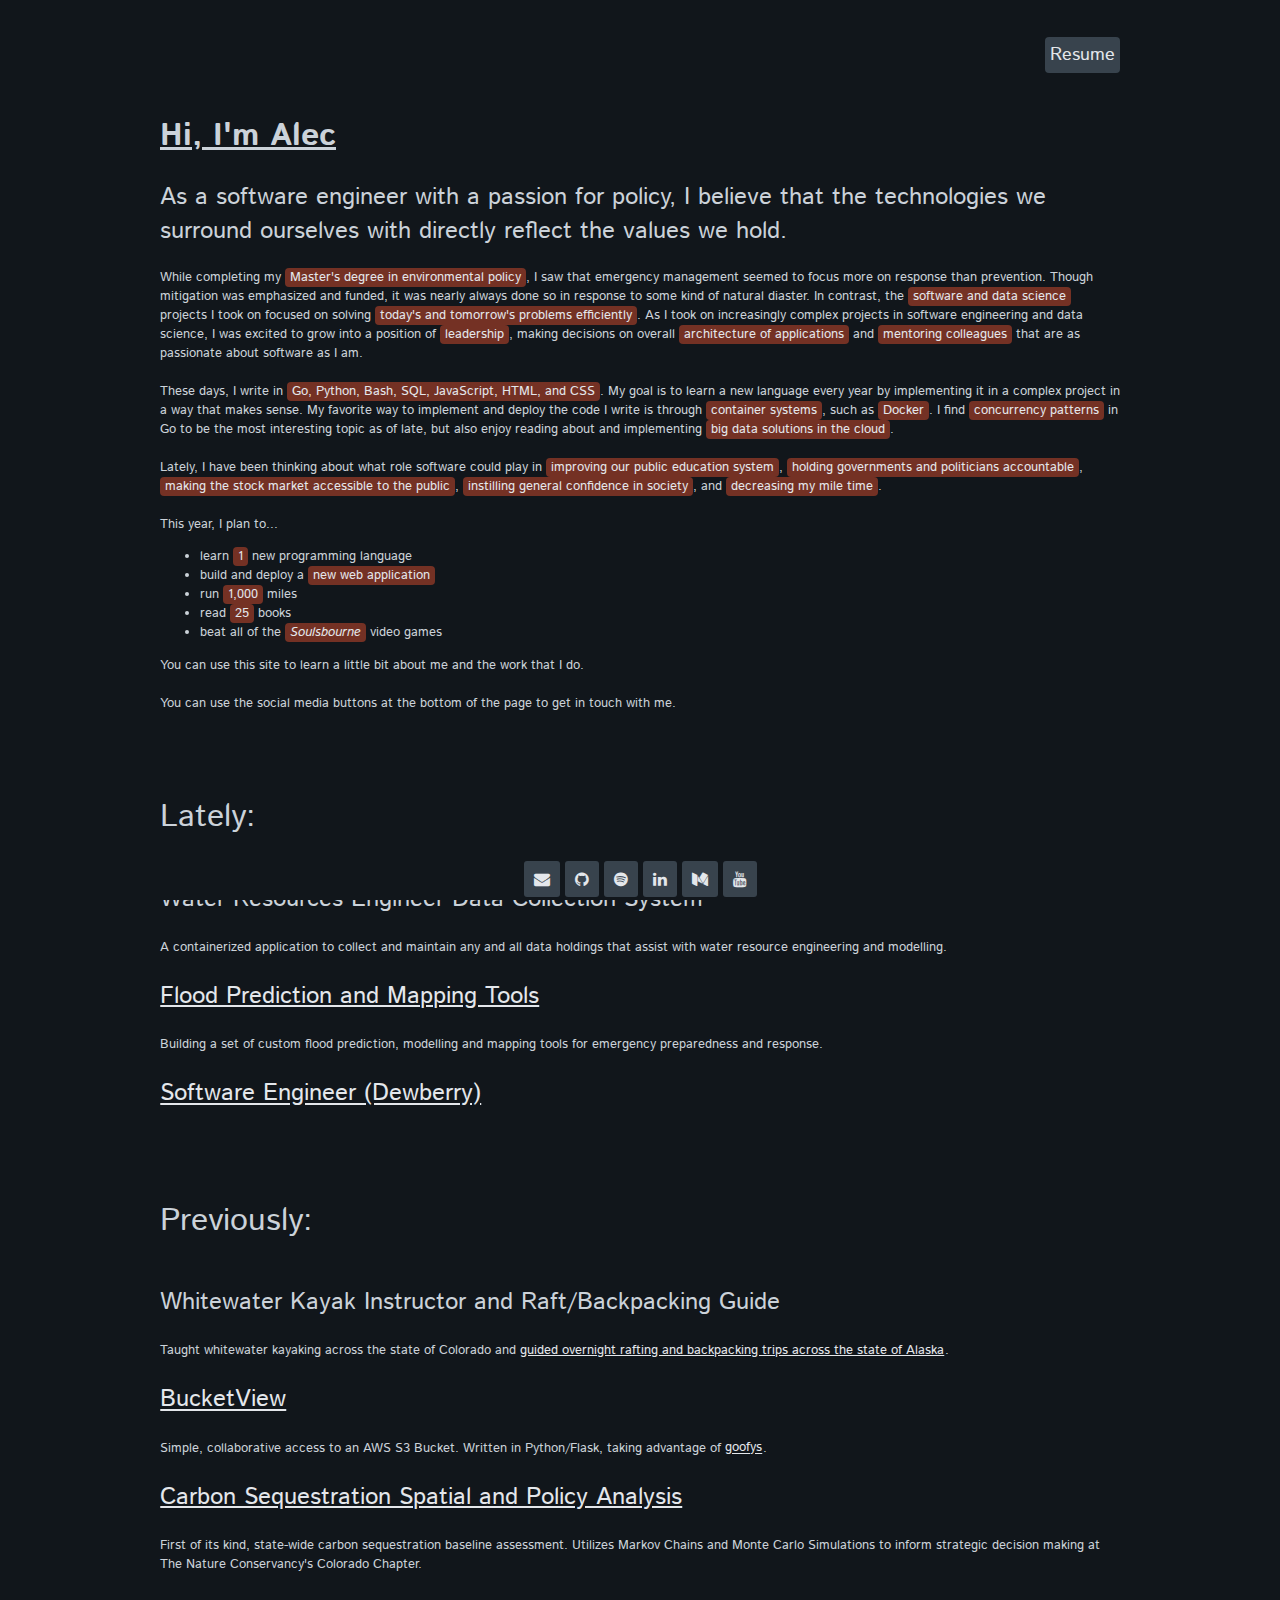
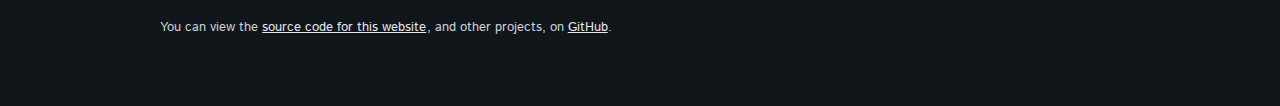
==== index.html @ 470d5dbe "reconfigure for pages" ====
<!DOCTYPE html>
<html lang="en">

<head>
    <meta charset="UTF-8">
    <title>alecbrazeau.com</title>
    <meta name="viewport" content="width=device-width, initial-scale=1">
    <link rel="icon" href="favicon.ico">
    <link href='https://fonts.googleapis.com/css?family=Allerta' rel='stylesheet'>
    <link href='https://fonts.googleapis.com/css?family=Istok Web' rel='stylesheet'>
    <link rel="stylesheet" href="https://cdnjs.cloudflare.com/ajax/libs/font-awesome/4.7.0/css/font-awesome.min.css">
    <link rel="stylesheet" href="index.css">
    <style>
    </style>
</head>

<body>

    <div class="pagewidth" id="width">
        <div class="navigation">
            <div class="btn-group">
                <br />
                <span><a class="nav" href="Alec_Brazeau_Resume.pdf">Resume</a></span>
            </div>
        </div>

        <br />

        <div class="header">
            <h1><b><u>Hi, I'm Alec</u></b></h1>
            <h1 id="print"></h1>

            <!-- <h2>I like elegant solutions to complex problems.</h2> -->

            <!-- <h2>As a software engineer with a passion for policy, I believe that the
                most prevalent technologies of our day should further the values of our culture.</h2> -->
            <h2>As a software engineer with a passion for policy, I believe that the
                technologies we surround ourselves with directly reflect the values we hold.</h2>
        </div>

        <h5>While completing my
            <span class="highlight">Master's degree in environmental policy</span>,
            I saw that emergency management seemed to focus more on response than prevention. Though mitigation was
            emphasized and funded, it was nearly always done so in response to some kind of natural diaster. In
            contrast, the <span class="highlight">software and data science</span> projects I took on focused on solving
            <span class="highlight">today's and tomorrow's problems efficiently</span>. As I took on increasingly
            complex projects in software engineering and data science, I was excited to grow into a position of
            <span class="highlight">leadership</span>, making decisions on
            overall <span class="highlight">architecture of applications</span>
            and <span class="highlight">mentoring colleagues</span> that are as passionate about software as I am.

            <br />
            <br />

            These days, I write in <span class="highlight">Go, Python, Bash, SQL, JavaScript, HTML, and CSS</span>.
            My
            goal is to learn a new language every year by implementing it in a complex project in a way that makes
            sense. My favorite way to implement and deploy the code I write is through
            <span class="highlight">container systems</span>, such as <span class="highlight">Docker</span>. I find
            <span class="highlight">concurrency patterns</span> in Go to be the most interesting topic as of late,
            but also enjoy reading about and implementing
            <span class="highlight">big data solutions in the cloud</span>.

            <br />
            <br />

            Lately, I have been thinking about what role software could play in <span class="highlight">improving
                our public education system</span>,
            <span class="highlight">holding governments and politicians accountable</span>, <span
                class="highlight">making the stock market accessible to the public</span>,
            <span class="highlight">instilling general confidence in society</span>, and <span
                class="highlight">decreasing my mile time</span>.

            <br />
            <br />

            This year, I plan to...
            <ul>
                <li>learn <span class="highlight">1</span> new programming language</li>
                <li>build and deploy a <span class="highlight">new web application</span></li>
                <li>run <span class="highlight">1,000</span> miles</li>
                <li>read <span class="highlight">25</span> books</li>
                <li>beat all of the <span class="highlight"><i>Soulsbourne</i></span> video games</li>
            </ul>

            You can use this site to learn a little bit about me and the work that I do.

            <br />
            <br />

            You can use the social media buttons at the bottom of the page to get in touch with me.
        </h5>

    </div>

    <div class="pagewidth">

        <!-- CURRENT -->
        <div class="aboutmesection">
            <div class="largetext">
                <h1>Lately: </h1>
            </div>
            <div class="description">
                <h2>Water Resources Engineer Data Collection System</h2>
                <h5>A containerized application to collect and maintain any and all data holdings that assist with water
                    resource engineering and modelling.</h5>

                <h2><span><a class="ex"
                            href="https://medium.com/resilience-solutions-tech-blog/mapping-the-edenville-dam-break-how-open-source-tools-combined-with-open-data-can-be-used-for-4b448a0276bd">
                            Flood Prediction and Mapping Tools</a></span>
                </h2>
                <h5>Building a set of custom flood prediction, modelling and mapping tools for emergency preparedness
                    and response.</h5>

                <h2><span><a class="ex" href="https://www.dewberry.com/">Software Engineer (Dewberry)</a></span></h2>
            </div>
        </div>


        <!-- PAST -->
        <div class="aboutmesection">
            <div class="largetext">
                <h1><br />Previously: </h1>
            </div>
            <div class="description">
                <h2><br /><br />Whitewater Kayak Instructor and Raft/Backpacking Guide</h2>
                <h5>Taught whitewater kayaking across the state of Colorado and <a class="ex" ,
                        href="https://www.alaskaalpineadventures.com/">guided overnight rafting and backpacking
                        trips across the state of Alaska</a>.</h5>
                <h2><span><a class="ex" href="https://github.com/albrazeau/BucketView">BucketView</a></span></h2>
                <h5>Simple, collaborative access to an AWS S3 Bucket. Written in Python/Flask, taking advantage of
                    <a class="ex" href="https://github.com/kahing/goofys">goofys</a>.
                </h5>
                <h2><span><a class="ex"
                            href="https://medium.com/resilience-solutions-tech-blog/mapping-the-edenville-dam-break-how-open-source-tools-combined-with-open-data-can-be-used-for-4b448a0276bd">
                            Carbon Sequestration Spatial and Policy Analysis</a></span></h2>
                <h5>First of its kind, state-wide carbon sequestration baseline assessment. Utilizes Markov Chains and
                    Monte Carlo Simulations to inform strategic decision making at The Nature Conservancy's Colorado
                    Chapter.</h5>
            </div>
        </div>

        <!-- GITHUB LINK -->
        <div class="aboutmesection">
            <h5>You can view the <a class="ex" href="https://github.com/albrazeau/alecbrazeau" target="_blank"
                    rel="noopener noreferrer">source code for this website</a>, and other projects, on <a class="ex"
                    href="https://github.com/albrazeau" target="_blank" rel="noopener noreferrer">GitHub</a>.</h5>
            <br><br>
        </div>

    </div>
    </div>

    <div class="row footer">
        <div class="footer-social-icons">
            <a class="social-icon" target="_blank" rel="noopener noreferrer" href="mailto:alec.g.brazeau@gmail.com">
                <i id="icon" class="fa fa-envelope"></i>
            </a>
            <a class="social-icon" target="_blank" rel="noopener noreferrer" href="https://github.com/albrazeau">
                <i id="icon" class="fa fa-github"></i>
            </a>
            <a class="social-icon" target="_blank" rel="noopener noreferrer" href="//open.spotify.com/user/1245916696">
                <i id="icon" class="fa fa-spotify"></i>
            </a>
            <a class="social-icon" target="_blank" rel="noopener noreferrer"
                href="https://www.linkedin.com/in/alecbrazeau/">
                <i id="icon" class="fa fa-linkedin"></i>
            </a>
            <a class="social-icon" target="_blank" rel="noopener noreferrer" href="https://medium.com/@abrazeau">
                <i id="icon" class="fa fa-medium"></i>
            </a>
            <a class="social-icon" target="_blank" rel="noopener noreferrer"
                href="https://www.youtube.com/watch?v=dQw4w9WgXcQ">
                <i id="icon" class="fa fa-youtube"></i>
            </a>
        </div>
    </div>

</body>
---- index.css ----
html, body {
  scroll-behavior: smooth;
  background-color: #11161b;
  max-width: 100%;
  overflow-x: hidden;
  margin: 0%; /* This gets rid of a small line that appears on the left hand side of the screen, like everything has slight padding */
  justify-content: center;
  margin: auto;
  width: 1500px;
  font-family: "Istok Web";
  color: #CBD2D9
}

h2 {
font-size: 180%; 
font-style: normal; 
font-variant: normal; 
font-weight: 300; 
}


h1 {
font-size: 310%; 
font-style: normal; 
font-variant: normal; 
font-weight: normal; 
background-color: transparent;
}

h5 {
font-size: 110%; 
font-weight: 400; 
}

p {
font-size: 100%; 
}

u {
  background-color: transparent;
}

.navigation { /* container where site navigation buttons sit */
  padding-top: 0%;
  padding-bottom: 0%;
  font-size: 42;
  text-align: right;
  position: relative;
}

a.nav:link, a.nav:hover, a.nav:active, a.nav:visited {
  background-color: #38434d;
  border-radius: 4px;
  color: #E4E7EB;
  text-decoration: none;
  cursor: pointer; /* Pointer/hand icon */
  font-size: 110%; 
  margin: 50px;
  padding: 5px;
}

a.nav:hover, a.nav:active {
  background: #743124;
  border-radius: 4px;
  color: #CBD2D9;
  padding: 5px;
}

.highlight {
  background: #743124;
  border-radius: 4px;
  color: #E4E7EB;
  text-decoration: none;
  padding-left: 5px;
  padding-right: 5px;
}

a.hl:link, a.hl:hover, a.hl:active, a.hl:visited {
  background: #b0deff;
  border-radius: 4px;
  color: black;
  text-decoration: none;
  padding: .25px;
}

a.hl:hover, a.hl:active {
  background: #8acfff;
  border-radius: 4px;
  color: black;
  text-decoration: underline;
  padding: .25px;
}

a.ex:link, a.ex:hover, a.ex:active, a.ex:visited {
  background: none;
  border-radius: 4px;
  color: #E4E7EB;
  text-decoration: underline;
  padding: .25px;
}

a.ex:hover, a.ex:active {
  background: #7c60bd;
  border-radius: 4px;
  color: black;
  text-decoration: underline;
  padding: .25px;
}

.btn-group button {
  background-color: transparent; /* Transparent background */
  border: transparent; /* Transparent border */
  color: #CBD2D9;
  padding: 10px 50px; /* Some padding */
  cursor: pointer; /* Pointer/hand icon */
  float: center; /* Float the buttons side by side */
  font-size: 18px; 
}

/* Add underline on hover */
.btn-group button:hover {
  text-decoration: underline;
}

/* width of content box remains the same, even when zoomed in or out (note that the text still spreads out as the page grows) */
.pagewidth, #width {
  margin: auto;
  width: 75%;
  padding: 1.5%;
}

.header {
  width: 100%;
  float: left;
  background-color: transparent;
  position: relative;
  display: inline-block;
}

/*What I'm Doing, What I've Done, What I've Learned Section*/
.aboutmesection {
  width: 100%;
  float: left;
  background-color: transparent;
  position: relative;
}

.largetext {
  width:39%;
  position: relative;
  float: left;
}

/*About me description section (text blocks next to what I'm doing/ done/ learned etc.*/
.description {
  width:61%;
  position: relative;
  float: right;
}

.text {
  display: block;
  color: #fff;
  font-size: 1.2em;
  text-align: center;
  padding: 1.9em 0 0 1.2em;
  position: relative;
  background: transparent !important;
}

/* MOBILE */

@media only screen and (max-width: 1330px) {

  html, body {
    scroll-behavior: smooth;
    max-width: 100%;
    overflow-x: hidden;
    margin: 0%; /* This gets rid of a small line that appears on the left hand side of the screen, like everything has slight padding */
    margin: auto;
  }

  /* width of content box remains the same, even when zoomed in or out (note that the text still spreads out as the page grows) */
  .pagewidth, #width {
    margin: auto;
    width: 75%;
    padding: 1.5%;
  }


  h2 {
    font-size: revert;
  }


  h1 {
    font-size: revert;
  }

  h5 {
    font-size: revert;
  }

  a.nav:link, a.nav:hover, a.nav:active, a.nav:visited {
    margin: 0; 
  }

 .description {
    width: 100%; 
    position: relative;
    float: right;
  }
  
  h2 br {
    display: none;
  }

}

/* FOOTER */

.row.footer {
  flex-grow: 1;
  flex-basis: fit-content;
  background: #11161b;
  display: flex;
  flex-direction: row;
  align-items: center;
  justify-content: center;
  width: 100%;
  position: fixed;
  bottom: 0;
  left: 0;
}

.footer-social-icons {
  width: fit-content;
  padding-top: 3px;
  padding-bottom: 3px;
  display: flex;
  flex-direction: row;
  justify-content: space-between;
}

.social-icon {
  color: #E4E7EB;
  margin-left: 2.5px;
  margin-right: 2.5px;
  background-color: #38434d;
  padding: 0px;
  border-radius: 3px;
}

#icon {
  padding-top: 10px;
  padding-bottom: 10px;
  padding-right: 10px;
  padding-left: 10px;
  border-radius: 3px;
}

.social-icons a {
  color: #E4E7EB;
  text-decoration: none;
}

.fa-instagram:hover {
  color: #fff;
  vertical-align: middle;
  background-color: #d6249f;
  background: radial-gradient(circle at 30% 107%,
      #fdf497 0%,
      #fdf497 5%,
      #fd5949 45%,
      #d6249f 60%,
      #285aeb 90%);
}

.fa-twitter:hover {
  background-color: #00aced;
}

.fa-youtube:hover {
  color: #e92323;
  background-color: #11161b;
}

.fa-github:hover {
  color: #803fe2;
  background-color: #11161b;
}

.fa-apple:hover {
  background-color: #7d7d7d;
}

.fa-stack-overflow:hover {
  background-color: #ff9900;
}

.ai-google-scholar-square:hover {
  background-color: #4285f4;
}

.fa-soundcloud:hover {
  color: #fff;
  vertical-align: middle;
  background-color: #d6249f;
  background: linear-gradient(#ff7700, #ff3801);
}

.fa-envelope:hover {
  color: rgb(206, 92, 26);
  background-color: #11161b;
}

.fa-spotify:hover {
  color: #18d359;
  background-color: #11161b;
}

.fa-reddit:hover {
  background-color: #ff5700;
}

.fa-medium:hover {
  color: #00ab6c;
  background-color: #11161b;
}

.fa-meetup:hover {
  background-color: #ed1c40;
}

.fa-telegram:hover {
  background-color: #0088cc;
}
.fa-linkedin:hover {
  color: #0e8ccf;
  background-color: #11161b;
}
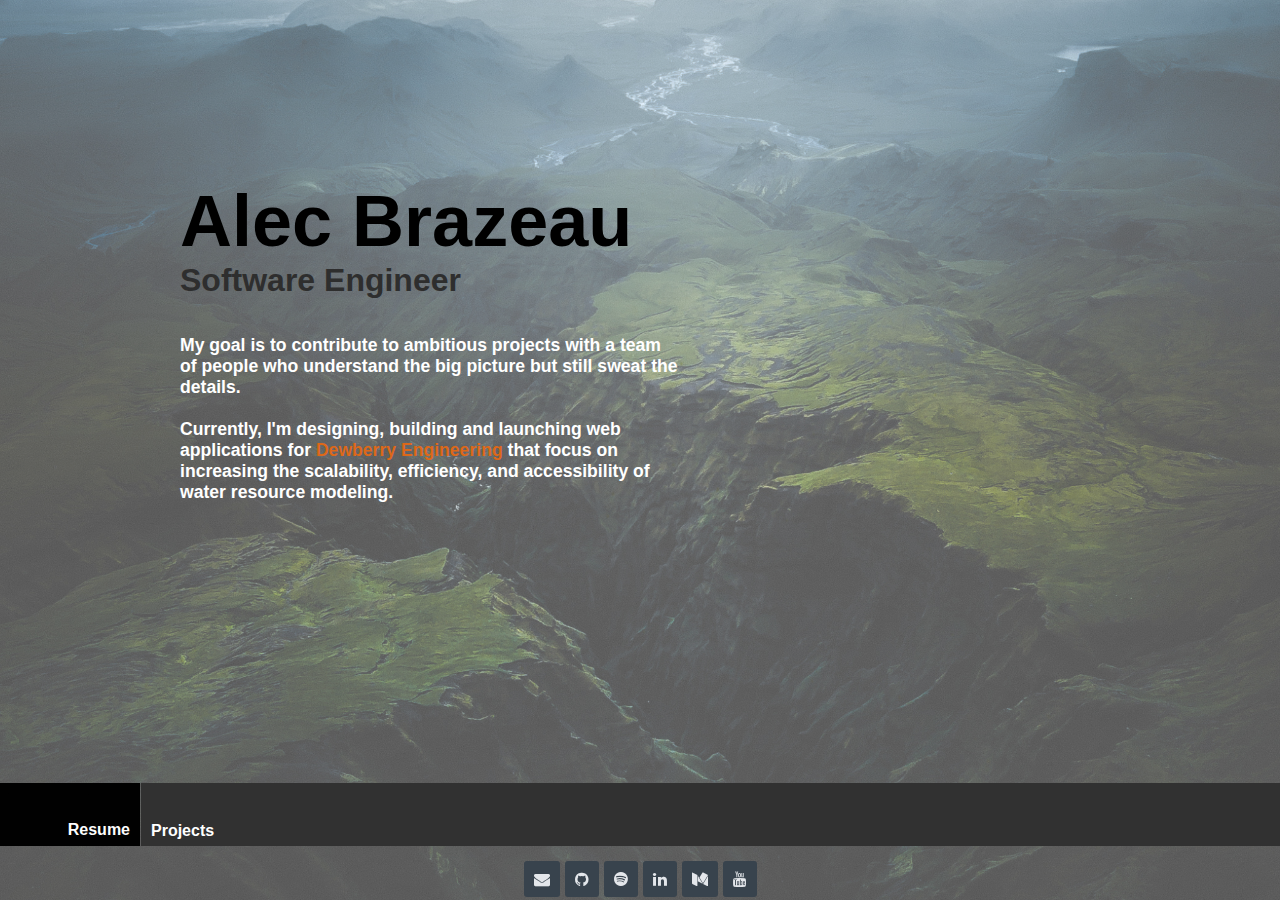
==== commit 8601d226: "add footer" ====
--- a/index.html
+++ b/index.html
@@ -1,179 +1,110 @@
 <!DOCTYPE html>
-<html lang="en">
+<html>
+  <head>
+    <meta charset="UTF-8" />
+    <title>alecbrazeau.com</title>
+    <link rel="icon" href="./lake.png" />
+    <link
+      href="https://fonts.googleapis.com/css?family=Sarala"
+      rel="stylesheet"
+    />
+    <meta name="viewport" content="width=device-width, initial-scale=1" />
+    <link rel="stylesheet" type="text/css" href="./index.css" />
+    <link
+      rel="stylesheet"
+      href="https://cdnjs.cloudflare.com/ajax/libs/font-awesome/4.7.0/css/font-awesome.min.css"
+    />
+    <meta
+      name="viewport"
+      content="user-scalable=no, initial-scale=1, maximum-scale=1, minimum-scale=1"
+    />
+  </head>
 
-<head>
-    <meta charset="UTF-8">
-    <title>alecbrazeau.com</title>
-    <meta name="viewport" content="width=device-width, initial-scale=1">
-    <link rel="icon" href="favicon.ico">
-    <link href='https://fonts.googleapis.com/css?family=Allerta' rel='stylesheet'>
-    <link href='https://fonts.googleapis.com/css?family=Istok Web' rel='stylesheet'>
-    <link rel="stylesheet" href="https://cdnjs.cloudflare.com/ajax/libs/font-awesome/4.7.0/css/font-awesome.min.css">
-    <link rel="stylesheet" href="index.css">
-    <style>
-    </style>
-</head>
-
-<body>
-
-    <div class="pagewidth" id="width">
-        <div class="navigation">
-            <div class="btn-group">
-                <br />
-                <span><a class="nav" href="Alec_Brazeau_Resume.pdf">Resume</a></span>
-            </div>
-        </div>
-
+  <body>
+    <div class="bg-img"></div>
+    <div class="big-title">
+      <div class="box large left">
+        <h1>Alec Brazeau</h1>
+        <h2 style="font-size: 200%; color: rgb(46, 46, 46)">
+          Software Engineer
+        </h2>
         <br />
-
-        <div class="header">
-            <h1><b><u>Hi, I'm Alec</u></b></h1>
-            <h1 id="print"></h1>
-
-            <!-- <h2>I like elegant solutions to complex problems.</h2> -->
-
-            <!-- <h2>As a software engineer with a passion for policy, I believe that the
-                most prevalent technologies of our day should further the values of our culture.</h2> -->
-            <h2>As a software engineer with a passion for policy, I believe that the
-                technologies we surround ourselves with directly reflect the values we hold.</h2>
-        </div>
-
-        <h5>While completing my
-            <span class="highlight">Master's degree in environmental policy</span>,
-            I saw that emergency management seemed to focus more on response than prevention. Though mitigation was
-            emphasized and funded, it was nearly always done so in response to some kind of natural diaster. In
-            contrast, the <span class="highlight">software and data science</span> projects I took on focused on solving
-            <span class="highlight">today's and tomorrow's problems efficiently</span>. As I took on increasingly
-            complex projects in software engineering and data science, I was excited to grow into a position of
-            <span class="highlight">leadership</span>, making decisions on
-            overall <span class="highlight">architecture of applications</span>
-            and <span class="highlight">mentoring colleagues</span> that are as passionate about software as I am.
-
-            <br />
-            <br />
-
-            These days, I write in <span class="highlight">Go, Python, Bash, SQL, JavaScript, HTML, and CSS</span>.
-            My
-            goal is to learn a new language every year by implementing it in a complex project in a way that makes
-            sense. My favorite way to implement and deploy the code I write is through
-            <span class="highlight">container systems</span>, such as <span class="highlight">Docker</span>. I find
-            <span class="highlight">concurrency patterns</span> in Go to be the most interesting topic as of late,
-            but also enjoy reading about and implementing
-            <span class="highlight">big data solutions in the cloud</span>.
-
-            <br />
-            <br />
-
-            Lately, I have been thinking about what role software could play in <span class="highlight">improving
-                our public education system</span>,
-            <span class="highlight">holding governments and politicians accountable</span>, <span
-                class="highlight">making the stock market accessible to the public</span>,
-            <span class="highlight">instilling general confidence in society</span>, and <span
-                class="highlight">decreasing my mile time</span>.
-
-            <br />
-            <br />
-
-            This year, I plan to...
-            <ul>
-                <li>learn <span class="highlight">1</span> new programming language</li>
-                <li>build and deploy a <span class="highlight">new web application</span></li>
-                <li>run <span class="highlight">1,000</span> miles</li>
-                <li>read <span class="highlight">25</span> books</li>
-                <li>beat all of the <span class="highlight"><i>Soulsbourne</i></span> video games</li>
-            </ul>
-
-            You can use this site to learn a little bit about me and the work that I do.
-
-            <br />
-            <br />
-
-            You can use the social media buttons at the bottom of the page to get in touch with me.
-        </h5>
-
+        <br />
+        <h2>
+          My goal is to contribute to ambitious projects with a team of people
+          who understand the big picture but still sweat the details.
+          <br />
+          <br />
+          Currently, I'm designing, building and launching web applications for
+          <a href="https://www.dewberry.com/">Dewberry Engineering</a> that
+          focus on increasing the scalability, efficiency, and accessibility of
+          water resource modeling.
+        </h2>
+      </div>
     </div>
-
-    <div class="pagewidth">
-
-        <!-- CURRENT -->
-        <div class="aboutmesection">
-            <div class="largetext">
-                <h1>Lately: </h1>
-            </div>
-            <div class="description">
-                <h2>Water Resources Engineer Data Collection System</h2>
-                <h5>A containerized application to collect and maintain any and all data holdings that assist with water
-                    resource engineering and modelling.</h5>
-
-                <h2><span><a class="ex"
-                            href="https://medium.com/resilience-solutions-tech-blog/mapping-the-edenville-dam-break-how-open-source-tools-combined-with-open-data-can-be-used-for-4b448a0276bd">
-                            Flood Prediction and Mapping Tools</a></span>
-                </h2>
-                <h5>Building a set of custom flood prediction, modelling and mapping tools for emergency preparedness
-                    and response.</h5>
-
-                <h2><span><a class="ex" href="https://www.dewberry.com/">Software Engineer (Dewberry)</a></span></h2>
-            </div>
-        </div>
-
-
-        <!-- PAST -->
-        <div class="aboutmesection">
-            <div class="largetext">
-                <h1><br />Previously: </h1>
-            </div>
-            <div class="description">
-                <h2><br /><br />Whitewater Kayak Instructor and Raft/Backpacking Guide</h2>
-                <h5>Taught whitewater kayaking across the state of Colorado and <a class="ex" ,
-                        href="https://www.alaskaalpineadventures.com/">guided overnight rafting and backpacking
-                        trips across the state of Alaska</a>.</h5>
-                <h2><span><a class="ex" href="https://github.com/albrazeau/BucketView">BucketView</a></span></h2>
-                <h5>Simple, collaborative access to an AWS S3 Bucket. Written in Python/Flask, taking advantage of
-                    <a class="ex" href="https://github.com/kahing/goofys">goofys</a>.
-                </h5>
-                <h2><span><a class="ex"
-                            href="https://medium.com/resilience-solutions-tech-blog/mapping-the-edenville-dam-break-how-open-source-tools-combined-with-open-data-can-be-used-for-4b448a0276bd">
-                            Carbon Sequestration Spatial and Policy Analysis</a></span></h2>
-                <h5>First of its kind, state-wide carbon sequestration baseline assessment. Utilizes Markov Chains and
-                    Monte Carlo Simulations to inform strategic decision making at The Nature Conservancy's Colorado
-                    Chapter.</h5>
-            </div>
-        </div>
-
-        <!-- GITHUB LINK -->
-        <div class="aboutmesection">
-            <h5>You can view the <a class="ex" href="https://github.com/albrazeau/alecbrazeau" target="_blank"
-                    rel="noopener noreferrer">source code for this website</a>, and other projects, on <a class="ex"
-                    href="https://github.com/albrazeau" target="_blank" rel="noopener noreferrer">GitHub</a>.</h5>
-            <br><br>
-        </div>
-
+    <div class="menu">
+      <h1>
+        <a href="./Alec_Brazeau_Resume.pdf">
+          <b>Resume</b>
+        </a>
+      </h1>
+      <div>
+        <ul>
+          <li><a href="./projects.html">Projects</a></li>
+        </ul>
+      </div>
     </div>
+    <div class="row footer">
+      <div class="footer-social-icons">
+        <a
+          class="social-icon"
+          target="_blank"
+          rel="noopener noreferrer"
+          href="mailto:alec.g.brazeau@gmail.com"
+        >
+          <i id="icon" class="fa fa-envelope"></i>
+        </a>
+        <a
+          class="social-icon"
+          target="_blank"
+          rel="noopener noreferrer"
+          href="https://github.com/albrazeau"
+        >
+          <i id="icon" class="fa fa-github"></i>
+        </a>
+        <a
+          class="social-icon"
+          target="_blank"
+          rel="noopener noreferrer"
+          href="//open.spotify.com/user/1245916696"
+        >
+          <i id="icon" class="fa fa-spotify"></i>
+        </a>
+        <a
+          class="social-icon"
+          target="_blank"
+          rel="noopener noreferrer"
+          href="https://www.linkedin.com/in/alecbrazeau/"
+        >
+          <i id="icon" class="fa fa-linkedin"></i>
+        </a>
+        <a
+          class="social-icon"
+          target="_blank"
+          rel="noopener noreferrer"
+          href="https://medium.com/@abrazeau"
+        >
+          <i id="icon" class="fa fa-medium"></i>
+        </a>
+        <a
+          class="social-icon"
+          target="_blank"
+          rel="noopener noreferrer"
+          href="https://www.youtube.com/watch?v=dQw4w9WgXcQ"
+        >
+          <i id="icon" class="fa fa-youtube"></i>
+        </a>
+      </div>
     </div>
-
-    <div class="row footer">
-        <div class="footer-social-icons">
-            <a class="social-icon" target="_blank" rel="noopener noreferrer" href="mailto:alec.g.brazeau@gmail.com">
-                <i id="icon" class="fa fa-envelope"></i>
-            </a>
-            <a class="social-icon" target="_blank" rel="noopener noreferrer" href="https://github.com/albrazeau">
-                <i id="icon" class="fa fa-github"></i>
-            </a>
-            <a class="social-icon" target="_blank" rel="noopener noreferrer" href="//open.spotify.com/user/1245916696">
-                <i id="icon" class="fa fa-spotify"></i>
-            </a>
-            <a class="social-icon" target="_blank" rel="noopener noreferrer"
-                href="https://www.linkedin.com/in/alecbrazeau/">
-                <i id="icon" class="fa fa-linkedin"></i>
-            </a>
-            <a class="social-icon" target="_blank" rel="noopener noreferrer" href="https://medium.com/@abrazeau">
-                <i id="icon" class="fa fa-medium"></i>
-            </a>
-            <a class="social-icon" target="_blank" rel="noopener noreferrer"
-                href="https://www.youtube.com/watch?v=dQw4w9WgXcQ">
-                <i id="icon" class="fa fa-youtube"></i>
-            </a>
-        </div>
-    </div>
-
-</body>+  </body>
+</html>
--- a/index.css
+++ b/index.css
@@ -1,220 +1,175 @@
-html, body {
-  scroll-behavior: smooth;
-  background-color: #11161b;
-  max-width: 100%;
-  overflow-x: hidden;
-  margin: 0%; /* This gets rid of a small line that appears on the left hand side of the screen, like everything has slight padding */
-  justify-content: center;
-  margin: auto;
-  width: 1500px;
-  font-family: "Istok Web";
-  color: #CBD2D9
-}
-
-h2 {
-font-size: 180%; 
-font-style: normal; 
-font-variant: normal; 
-font-weight: 300; 
-}
-
-
-h1 {
-font-size: 310%; 
-font-style: normal; 
-font-variant: normal; 
-font-weight: normal; 
-background-color: transparent;
-}
-
-h5 {
-font-size: 110%; 
-font-weight: 400; 
-}
-
-p {
-font-size: 100%; 
-}
-
-u {
-  background-color: transparent;
-}
-
-.navigation { /* container where site navigation buttons sit */
-  padding-top: 0%;
-  padding-bottom: 0%;
-  font-size: 42;
+* {
+  margin: 0;
+  padding: 0;
+  list-style: none;
+}
+
+html,
+body,
+.all-bg,
+.all-bg table,
+.all-bg td,
+.big-title {
+  width: 100%;
+  height: 100%;
+  overflow: hidden;
+}
+
+body {
+  font-family: Arial, Helvetica, sans-serif;
+  font-size: 100%;
+  cursor: default;
+  color: #000;
+}
+
+.bg-img {
+  background-image: url(Denali_WebsiteBackground.jpeg);
+  background-size: cover;
+  background-repeat: no-repeat;
+  background-position: center center;
+  opacity: 0.7;
+  position: absolute;
+  top: 0;
+  left: 0;
+  height: 100%;
+  width: 100%;
+}
+
+h1,
+h2,
+.large,
+.left {
+  font-family: "Century Gothic", "Lucida Grande", Arial, sans-serif;
+  font-size: 100%;
+  color: black;
+}
+
+a {
+  text-decoration: none;
+  outline: 0;
+  cursor: pointer;
+  color: #dd6819;
+}
+
+.menu {
+  position: absolute;
+  bottom: 6%;
+  left: 141px;
+  z-index: 60;
+  width: 100%;
+  line-height: 12px;
+}
+
+.menu div {
+  height: 63px;
+  background: rgb(49, 49, 49);
+  font-size: 100%;
+}
+.menu h1 {
+  position: relative;
+  left: -141px;
+  margin-bottom: -63px;
+  width: 140px;
+  opacity: 0.99;
+  font-size: 100%;
+}
+
+h1 a {
+  padding: 41px 10px 10px 0;
+  color: white;
+  background: black 0 -30px repeat-x;
+  font-size: 100%;
   text-align: right;
-  position: relative;
-}
-
-a.nav:link, a.nav:hover, a.nav:active, a.nav:visited {
-  background-color: #38434d;
-  border-radius: 4px;
-  color: #E4E7EB;
-  text-decoration: none;
-  cursor: pointer; /* Pointer/hand icon */
-  font-size: 110%; 
-  margin: 50px;
-  padding: 5px;
-}
-
-a.nav:hover, a.nav:active {
-  background: #743124;
-  border-radius: 4px;
-  color: #CBD2D9;
-  padding: 5px;
-}
-
-.highlight {
-  background: #743124;
-  border-radius: 4px;
-  color: #E4E7EB;
-  text-decoration: none;
-  padding-left: 5px;
-  padding-right: 5px;
-}
-
-a.hl:link, a.hl:hover, a.hl:active, a.hl:visited {
-  background: #b0deff;
-  border-radius: 4px;
-  color: black;
-  text-decoration: none;
-  padding: .25px;
-}
-
-a.hl:hover, a.hl:active {
-  background: #8acfff;
-  border-radius: 4px;
-  color: black;
+  display: block;
+}
+
+h1 a:hover {
+  background: rgb(70, 70, 70) 0 -30px repeat-x;
+}
+
+.menu ul {
+  float: left;
+  width: 110px;
+}
+
+ul li {
+  list-style: none;
+}
+
+li a {
+  height: 18%;
+  padding-top: 42px;
+  padding-bottom: 9px;
+  padding-left: 10px;
+  font-weight: bold;
+  color: white;
+  display: block;
+  font-size: 100%;
+}
+
+li a:hover {
+  background-color: rgb(70, 70, 70);
+}
+
+.big-title {
+  position: absolute;
+  top: 0;
+  left: 0;
+  overflow: auto;
+}
+
+.box {
+  position: absolute;
+  top: 15%;
+  right: 200px;
+  width: 500px;
+  padding-bottom: 100px;
+}
+
+.box div {
+  line-height: 1.5em;
+  background: #fff;
+  padding: 20px 30px;
+}
+
+.box div a {
   text-decoration: underline;
-  padding: .25px;
-}
-
-a.ex:link, a.ex:hover, a.ex:active, a.ex:visited {
-  background: none;
-  border-radius: 4px;
-  color: #E4E7EB;
-  text-decoration: underline;
-  padding: .25px;
-}
-
-a.ex:hover, a.ex:active {
-  background: #7c60bd;
-  border-radius: 4px;
-  color: black;
-  text-decoration: underline;
-  padding: .25px;
-}
-
-.btn-group button {
-  background-color: transparent; /* Transparent background */
-  border: transparent; /* Transparent border */
-  color: #CBD2D9;
-  padding: 10px 50px; /* Some padding */
-  cursor: pointer; /* Pointer/hand icon */
-  float: center; /* Float the buttons side by side */
-  font-size: 18px; 
-}
-
-/* Add underline on hover */
-.btn-group button:hover {
-  text-decoration: underline;
-}
-
-/* width of content box remains the same, even when zoomed in or out (note that the text still spreads out as the page grows) */
-.pagewidth, #width {
-  margin: auto;
-  width: 75%;
-  padding: 1.5%;
-}
-
-.header {
-  width: 100%;
-  float: left;
-  background-color: transparent;
-  position: relative;
-  display: inline-block;
-}
-
-/*What I'm Doing, What I've Done, What I've Learned Section*/
-.aboutmesection {
-  width: 100%;
-  float: left;
-  background-color: transparent;
-  position: relative;
-}
-
-.largetext {
-  width:39%;
-  position: relative;
-  float: left;
-}
-
-/*About me description section (text blocks next to what I'm doing/ done/ learned etc.*/
-.description {
-  width:61%;
-  position: relative;
-  float: right;
-}
-
-.text {
-  display: block;
-  color: #fff;
-  font-size: 1.2em;
-  text-align: center;
-  padding: 1.9em 0 0 1.2em;
-  position: relative;
-  background: transparent !important;
-}
-
-/* MOBILE */
-
-@media only screen and (max-width: 1330px) {
-
-  html, body {
+}
+
+.large {
+  text-align: right;
+  top: 20%;
+  right: 120px;
+  font-size: 100%;
+}
+
+.left {
+  text-align: left;
+  right: auto;
+  left: 180px;
+  font-size: 100%;
+}
+
+.large h1 {
+  font-size: 450%;
+}
+
+.large h2 {
+  font-size: 110%;
+  color: white;
+}
+
+@media only screen and (max-width: 700px) {
+  html,
+  body {
     scroll-behavior: smooth;
-    max-width: 100%;
-    overflow-x: hidden;
-    margin: 0%; /* This gets rid of a small line that appears on the left hand side of the screen, like everything has slight padding */
-    margin: auto;
   }
 
-  /* width of content box remains the same, even when zoomed in or out (note that the text still spreads out as the page grows) */
-  .pagewidth, #width {
-    margin: auto;
-    width: 75%;
-    padding: 1.5%;
+  .box {
+    top: 10%;
+    left: 10px;
+    width: 95vw;
   }
-
-
-  h2 {
-    font-size: revert;
-  }
-
-
-  h1 {
-    font-size: revert;
-  }
-
-  h5 {
-    font-size: revert;
-  }
-
-  a.nav:link, a.nav:hover, a.nav:active, a.nav:visited {
-    margin: 0; 
-  }
-
- .description {
-    width: 100%; 
-    position: relative;
-    float: right;
-  }
-  
-  h2 br {
-    display: none;
-  }
-
 }
 
 /* FOOTER */
@@ -222,7 +177,7 @@
 .row.footer {
   flex-grow: 1;
   flex-basis: fit-content;
-  background: #11161b;
+  /* background: #11161b; */
   display: flex;
   flex-direction: row;
   align-items: center;
@@ -243,7 +198,7 @@
 }
 
 .social-icon {
-  color: #E4E7EB;
+  color: #e4e7eb;
   margin-left: 2.5px;
   margin-right: 2.5px;
   background-color: #38434d;
@@ -260,7 +215,7 @@
 }
 
 .social-icons a {
-  color: #E4E7EB;
+  color: #e4e7eb;
   text-decoration: none;
 }
 
@@ -268,12 +223,14 @@
   color: #fff;
   vertical-align: middle;
   background-color: #d6249f;
-  background: radial-gradient(circle at 30% 107%,
-      #fdf497 0%,
-      #fdf497 5%,
-      #fd5949 45%,
-      #d6249f 60%,
-      #285aeb 90%);
+  background: radial-gradient(
+    circle at 30% 107%,
+    #fdf497 0%,
+    #fdf497 5%,
+    #fd5949 45%,
+    #d6249f 60%,
+    #285aeb 90%
+  );
 }
 
 .fa-twitter:hover {
@@ -339,4 +296,3 @@
   color: #0e8ccf;
   background-color: #11161b;
 }
-
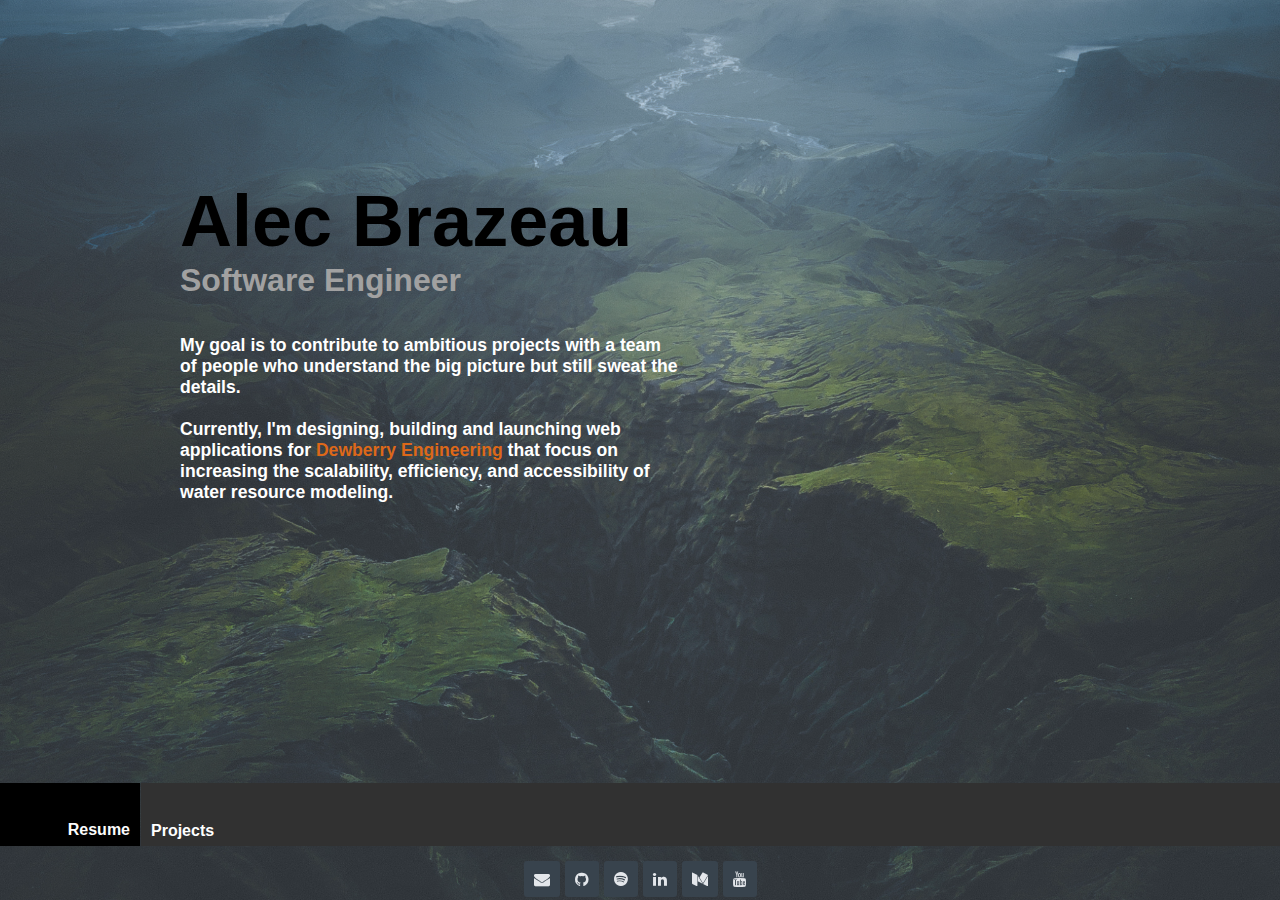
==== commit 572bdab1: "update bg color for image loading" ====
--- a/index.html
+++ b/index.html
@@ -25,7 +25,7 @@
     <div class="big-title">
       <div class="box large left">
         <h1>Alec Brazeau</h1>
-        <h2 style="font-size: 200%; color: rgb(46, 46, 46)">
+        <h2 style="font-size: 200%; color: rgb(161, 161, 161)">
           Software Engineer
         </h2>
         <br />
--- a/index.css
+++ b/index.css
@@ -20,6 +20,7 @@
   font-size: 100%;
   cursor: default;
   color: #000;
+  background-color: slategray;
 }
 
 .bg-img {
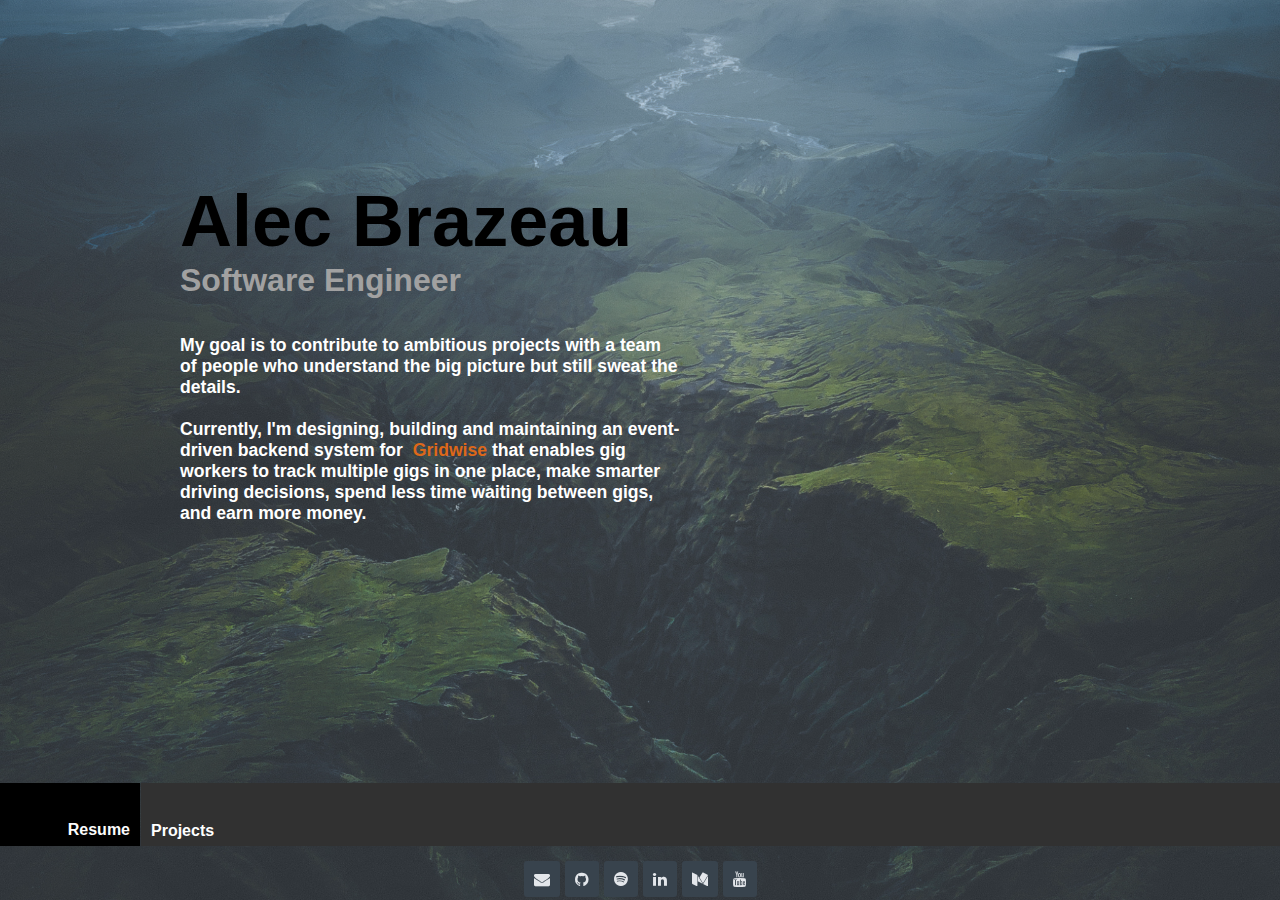
==== commit f909550d: "update" ====
--- a/index.html
+++ b/index.html
@@ -1,110 +1,73 @@
 <!DOCTYPE html>
 <html>
-  <head>
-    <meta charset="UTF-8" />
-    <title>alecbrazeau.com</title>
-    <link rel="icon" href="./lake.png" />
-    <link
-      href="https://fonts.googleapis.com/css?family=Sarala"
-      rel="stylesheet"
-    />
-    <meta name="viewport" content="width=device-width, initial-scale=1" />
-    <link rel="stylesheet" type="text/css" href="./index.css" />
-    <link
-      rel="stylesheet"
-      href="https://cdnjs.cloudflare.com/ajax/libs/font-awesome/4.7.0/css/font-awesome.min.css"
-    />
-    <meta
-      name="viewport"
-      content="user-scalable=no, initial-scale=1, maximum-scale=1, minimum-scale=1"
-    />
-  </head>
 
-  <body>
-    <div class="bg-img"></div>
-    <div class="big-title">
-      <div class="box large left">
-        <h1>Alec Brazeau</h1>
-        <h2 style="font-size: 200%; color: rgb(161, 161, 161)">
-          Software Engineer
-        </h2>
+<head>
+  <meta charset="UTF-8" />
+  <title>Home | alecbrazeau.com</title>
+  <link rel="icon" href="./lake.png" />
+  <link href="https://fonts.googleapis.com/css?family=Sarala" rel="stylesheet" />
+  <meta name="viewport" content="width=device-width, initial-scale=1" />
+  <link rel="stylesheet" type="text/css" href="./index.css" />
+  <link rel="stylesheet" href="https://cdnjs.cloudflare.com/ajax/libs/font-awesome/4.7.0/css/font-awesome.min.css" />
+  <meta name="viewport" content="user-scalable=no, initial-scale=1, maximum-scale=1, minimum-scale=1" />
+</head>
+
+<body>
+  <div class="bg-img"></div>
+  <div class="big-title">
+    <div class="box large left">
+      <h1>Alec Brazeau</h1>
+      <h2 style="font-size: 200%; color: rgb(161, 161, 161)">
+        Software Engineer
+      </h2>
+      <br />
+      <br />
+      <h2>
+        My goal is to contribute to ambitious projects with a team of people
+        who understand the big picture but still sweat the details.
         <br />
         <br />
-        <h2>
-          My goal is to contribute to ambitious projects with a team of people
-          who understand the big picture but still sweat the details.
-          <br />
-          <br />
-          Currently, I'm designing, building and launching web applications for
-          <a href="https://www.dewberry.com/">Dewberry Engineering</a> that
-          focus on increasing the scalability, efficiency, and accessibility of
-          water resource modeling.
-        </h2>
-      </div>
+        Currently, I'm designing, building and maintaining an event-driven backend system for&nbsp;
+        <a href="https://gridwise.io/">Gridwise</a> that enables gig workers to track multiple gigs in one place, make
+        smarter driving decisions, spend less time waiting between gigs, and earn more money.
+      </h2>
     </div>
-    <div class="menu">
-      <h1>
-        <a href="./Alec_Brazeau_Resume.pdf">
-          <b>Resume</b>
-        </a>
-      </h1>
-      <div>
-        <ul>
-          <li><a href="./projects.html">Projects</a></li>
-        </ul>
-      </div>
+  </div>
+  <div class="menu">
+    <h1>
+      <a href="./Alec_Brazeau_Resume.pdf">
+        <b>Resume</b>
+      </a>
+    </h1>
+    <div>
+      <ul>
+        <li><a href="./projects.html">Projects</a></li>
+      </ul>
     </div>
-    <div class="row footer">
-      <div class="footer-social-icons">
-        <a
-          class="social-icon"
-          target="_blank"
-          rel="noopener noreferrer"
-          href="mailto:alec.g.brazeau@gmail.com"
-        >
-          <i id="icon" class="fa fa-envelope"></i>
-        </a>
-        <a
-          class="social-icon"
-          target="_blank"
-          rel="noopener noreferrer"
-          href="https://github.com/albrazeau"
-        >
-          <i id="icon" class="fa fa-github"></i>
-        </a>
-        <a
-          class="social-icon"
-          target="_blank"
-          rel="noopener noreferrer"
-          href="//open.spotify.com/user/1245916696"
-        >
-          <i id="icon" class="fa fa-spotify"></i>
-        </a>
-        <a
-          class="social-icon"
-          target="_blank"
-          rel="noopener noreferrer"
-          href="https://www.linkedin.com/in/alecbrazeau/"
-        >
-          <i id="icon" class="fa fa-linkedin"></i>
-        </a>
-        <a
-          class="social-icon"
-          target="_blank"
-          rel="noopener noreferrer"
-          href="https://medium.com/@abrazeau"
-        >
-          <i id="icon" class="fa fa-medium"></i>
-        </a>
-        <a
-          class="social-icon"
-          target="_blank"
-          rel="noopener noreferrer"
-          href="https://www.youtube.com/watch?v=dQw4w9WgXcQ"
-        >
-          <i id="icon" class="fa fa-youtube"></i>
-        </a>
-      </div>
+  </div>
+  <div class="row footer">
+    <div class="footer-social-icons">
+      <a class="social-icon" target="_blank" rel="noopener noreferrer" href="mailto:alec.g.brazeau@gmail.com">
+        <i id="icon" class="fa fa-envelope"></i>
+      </a>
+      <a class="social-icon" target="_blank" rel="noopener noreferrer" href="https://github.com/albrazeau">
+        <i id="icon" class="fa fa-github"></i>
+      </a>
+      <a class="social-icon" target="_blank" rel="noopener noreferrer" href="//open.spotify.com/user/1245916696">
+        <i id="icon" class="fa fa-spotify"></i>
+      </a>
+      <a class="social-icon" target="_blank" rel="noopener noreferrer" href="https://www.linkedin.com/in/alecbrazeau/">
+        <i id="icon" class="fa fa-linkedin"></i>
+      </a>
+      <a class="social-icon" target="_blank" rel="noopener noreferrer" href="https://medium.com/@abrazeau">
+        <i id="icon" class="fa fa-medium"></i>
+      </a>
+      <a class="social-icon" target="_blank" rel="noopener noreferrer"
+        href="https://www.youtube.com/watch?v=dQw4w9WgXcQ">
+        <i id="icon" class="fa fa-youtube"></i>
+      </a>
     </div>
-  </body>
-</html>
+  </div>
+</body>
+
+</html>--- a/index.css
+++ b/index.css
@@ -50,6 +50,10 @@
   outline: 0;
   cursor: pointer;
   color: #dd6819;
+}
+
+h2 a:hover {
+  text-decoration: underline;
 }
 
 .menu {
